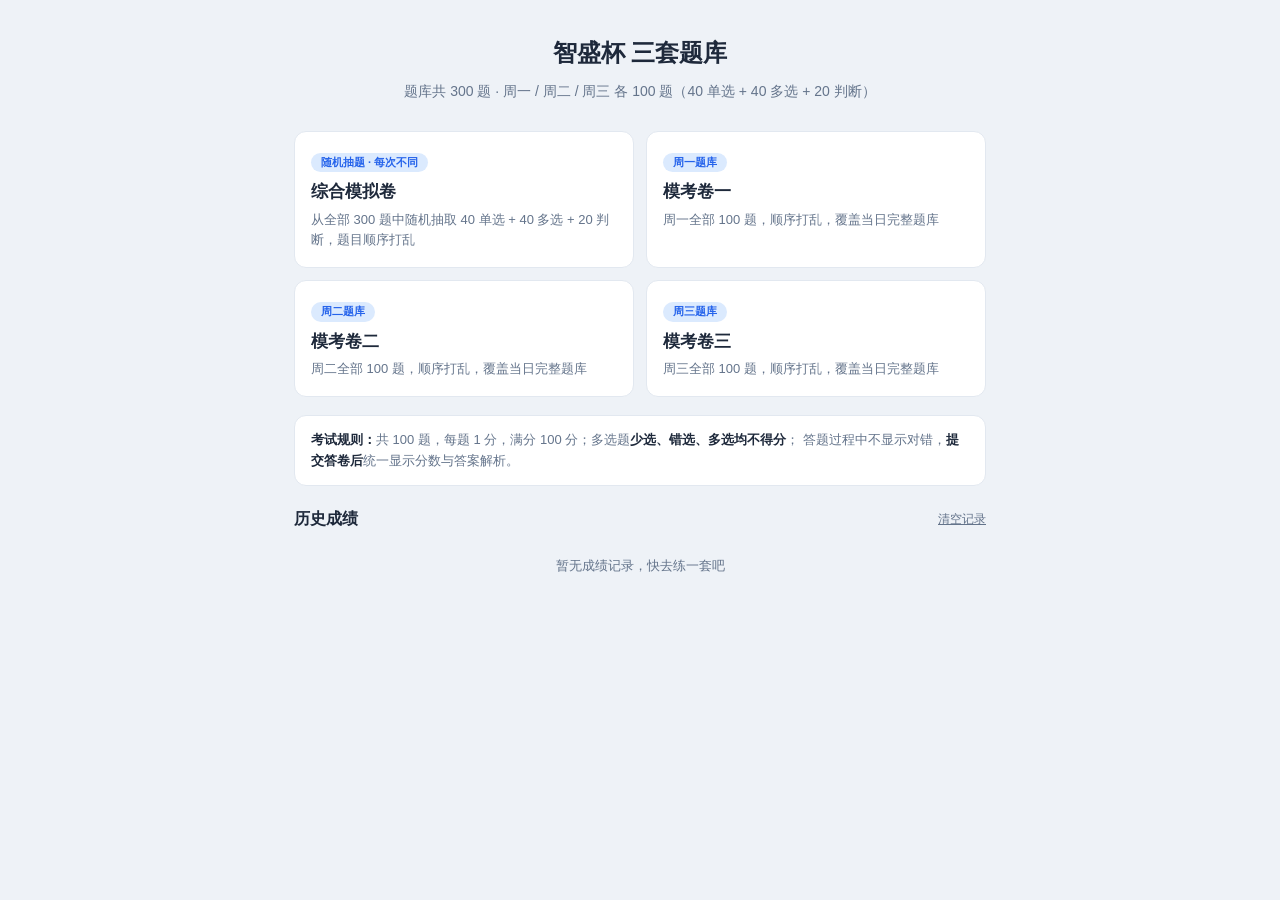
==== index.html @ c99478f9 "智盛杯三套题库模拟考试网站：综合模拟卷(随机40单选+40多选+20判断)+三天模考卷各100题，提交后显示分数与答案" ====
<!DOCTYPE html>
<html lang="zh-CN">
<head>
  <meta charset="UTF-8">
  <meta name="viewport" content="width=device-width, initial-scale=1.0">
  <title>智盛杯 三套题库 · 模拟考试</title>
  <link rel="stylesheet" href="css/style.css">
</head>
<body>
  <div class="wrap">
    <div class="hero">
      <h1>智盛杯 三套题库</h1>
      <div class="sub">题库共 300 题 · 周一 / 周二 / 周三 各 100 题（40 单选 + 40 多选 + 20 判断）</div>
    </div>

    <div class="paper-grid" id="paperGrid">
      <a class="paper-card" href="exam.html?paper=all">
        <span class="tag">随机抽题 · 每次不同</span>
        <h2>综合模拟卷</h2>
        <p>从全部 300 题中随机抽取 40 单选 + 40 多选 + 20 判断，题目顺序打乱</p>
      </a>
      <a class="paper-card" href="exam.html?paper=mon">
        <span class="tag">周一题库</span>
        <h2>模考卷一</h2>
        <p>周一全部 100 题，顺序打乱，覆盖当日完整题库</p>
      </a>
      <a class="paper-card" href="exam.html?paper=tue">
        <span class="tag">周二题库</span>
        <h2>模考卷二</h2>
        <p>周二全部 100 题，顺序打乱，覆盖当日完整题库</p>
      </a>
      <a class="paper-card" href="exam.html?paper=wed">
        <span class="tag">周三题库</span>
        <h2>模考卷三</h2>
        <p>周三全部 100 题，顺序打乱，覆盖当日完整题库</p>
      </a>
    </div>

    <div class="rules">
      <b>考试规则：</b>共 100 题，每题 1 分，满分 100 分；多选题<b>少选、错选、多选均不得分</b>；
      答题过程中不显示对错，<b>提交答卷后</b>统一显示分数与答案解析。
    </div>

    <div class="history">
      <div class="h-head">
        <h2>历史成绩</h2>
        <button class="clear" id="clearBtn" type="button">清空记录</button>
      </div>
      <div id="histList"></div>
    </div>
  </div>

  <script src="js/app.js"></script>
  <script>
    (function () {
      var list = document.getElementById("histList");
      var KEY = "zsb-exam-history";
      function render() {
        var hist = [];
        try { hist = JSON.parse(localStorage.getItem(KEY) || "[]"); } catch (e) {}
        if (!hist.length) {
          list.innerHTML = '<div class="empty">暂无成绩记录，快去练一套吧</div>';
          return;
        }
        list.innerHTML = hist.slice(0, 30).map(function (h) {
          var cls = h.score < 60 ? "low" : (h.score >= 85 ? "high" : "");
          var d = new Date(h.ts);
          var time = (d.getMonth() + 1) + "-" + d.getDate() + " " +
            String(d.getHours()).padStart(2, "0") + ":" + String(d.getMinutes()).padStart(2, "0");
          return '<div class="hist-item">' +
            '<div class="h-name">' + esc(h.name) + '</div>' +
            '<div class="h-score ' + cls + '">' + h.score + ' 分</div>' +
            '<div class="h-time">' + time + '</div>' +
            '</div>';
        }).join("");
      }
      document.getElementById("clearBtn").addEventListener("click", function () {
        if (confirm("确定清空全部成绩记录？")) {
          localStorage.removeItem(KEY);
          render();
        }
      });
      render();
    })();
  </script>
</body>
</html>
---- css/style.css ----
:root {
  --bg: #eef2f7;
  --card: #ffffff;
  --text: #1e293b;
  --muted: #64748b;
  --accent: #2563eb;
  --accent-soft: #dbeafe;
  --green: #16a34a;
  --green-soft: #dcfce7;
  --red: #dc2626;
  --red-soft: #fee2e2;
  --border: #e2e8f0;
  --radius: 12px;
}
* { box-sizing: border-box; margin: 0; padding: 0; }
html { -webkit-text-size-adjust: 100%; }
body {
  font-family: -apple-system, "PingFang SC", "Microsoft YaHei", "Segoe UI", sans-serif;
  background: var(--bg);
  color: var(--text);
  line-height: 1.6;
  padding-bottom: 90px;
}
.wrap { max-width: 720px; margin: 0 auto; padding: 0 14px; }

/* 顶栏 */
.topbar {
  position: sticky; top: 0; z-index: 10;
  background: rgba(255,255,255,.92); backdrop-filter: blur(8px);
  border-bottom: 1px solid var(--border);
}
.topbar-inner {
  max-width: 720px; margin: 0 auto; padding: 10px 14px;
  display: flex; align-items: center; gap: 10px;
}
.topbar .title { font-weight: 700; font-size: 16px; flex: 1; overflow: hidden; text-overflow: ellipsis; white-space: nowrap; }
.topbar .progress { font-size: 13px; color: var(--accent); font-weight: 600; white-space: nowrap; }
.topbar a.home { font-size: 13px; color: var(--muted); text-decoration: none; }

/* 首页 */
.hero { text-align: center; padding: 34px 0 10px; }
.hero h1 { font-size: 24px; margin-bottom: 8px; }
.hero .sub { color: var(--muted); font-size: 14px; }
.paper-grid { display: grid; grid-template-columns: 1fr; gap: 12px; padding: 18px 0; }
.paper-card {
  display: block; background: var(--card); border: 1px solid var(--border);
  border-radius: var(--radius); padding: 16px; text-decoration: none; color: var(--text);
  transition: transform .08s ease, box-shadow .08s ease;
}
.paper-card:active { transform: scale(.98); }
.paper-card h2 { font-size: 17px; margin-bottom: 4px; }
.paper-card .tag {
  display: inline-block; font-size: 11px; font-weight: 600; color: var(--accent);
  background: var(--accent-soft); border-radius: 999px; padding: 1px 10px; margin-bottom: 6px;
}
.paper-card p { font-size: 13px; color: var(--muted); }
.rules {
  background: var(--card); border: 1px solid var(--border); border-radius: var(--radius);
  padding: 14px 16px; font-size: 13px; color: var(--muted);
}
.rules b { color: var(--text); }

/* 历史成绩 */
.history { padding: 20px 0; }
.history .h-head { display: flex; align-items: center; justify-content: space-between; margin-bottom: 10px; }
.history h2 { font-size: 16px; }
.history .clear { font-size: 12px; color: var(--muted); background: none; border: none; cursor: pointer; text-decoration: underline; }
.hist-item {
  display: flex; align-items: center; gap: 10px; background: var(--card);
  border: 1px solid var(--border); border-radius: var(--radius);
  padding: 10px 14px; margin-bottom: 8px; font-size: 14px;
}
.hist-item .h-name { flex: 1; }
.hist-item .h-score { font-weight: 700; color: var(--accent); }
.hist-item .h-score.low { color: var(--red); }
.hist-item .h-score.high { color: var(--green); }
.hist-item .h-time { font-size: 12px; color: var(--muted); }
.history .empty { color: var(--muted); font-size: 13px; text-align: center; padding: 14px 0; }

/* 答题区 */
.section-title {
  margin: 20px 0 10px; font-size: 16px; font-weight: 700;
  display: flex; align-items: baseline; gap: 8px;
}
.section-title .hint { font-size: 12px; color: var(--muted); font-weight: 400; }
.q-card {
  background: var(--card); border: 1px solid var(--border); border-radius: var(--radius);
  padding: 14px 16px; margin-bottom: 10px;
}
.q-head { display: flex; align-items: flex-start; gap: 8px; margin-bottom: 8px; }
.q-no {
  flex: none; min-width: 26px; height: 26px; border-radius: 8px; background: var(--accent-soft);
  color: var(--accent); font-size: 13px; font-weight: 700;
  display: flex; align-items: center; justify-content: center; padding: 0 6px;
}
.q-stem { font-size: 15px; }
.opt {
  display: flex; align-items: flex-start; gap: 8px;
  border: 1px solid var(--border); border-radius: 10px;
  padding: 9px 12px; margin-top: 8px; cursor: pointer; font-size: 14px;
  user-select: none; -webkit-tap-highlight-color: transparent;
}
.opt .opt-key {
  flex: none; width: 22px; height: 22px; border-radius: 50%;
  border: 1px solid var(--border); background: #f8fafc;
  font-size: 12px; font-weight: 600; color: var(--muted);
  display: flex; align-items: center; justify-content: center;
}
.opt.sel { border-color: var(--accent); background: var(--accent-soft); }
.opt.sel .opt-key { background: var(--accent); border-color: var(--accent); color: #fff; }

/* 底部提交栏 */
.bottombar {
  position: fixed; left: 0; right: 0; bottom: 0; z-index: 10;
  background: rgba(255,255,255,.95); backdrop-filter: blur(8px);
  border-top: 1px solid var(--border);
}
.bottombar-inner {
  max-width: 720px; margin: 0 auto; padding: 10px 14px;
  display: flex; align-items: center; gap: 12px;
}
.bottombar .cnt { font-size: 13px; color: var(--muted); flex: 1; }
.btn {
  border: none; border-radius: 10px; padding: 11px 22px; font-size: 15px;
  font-weight: 700; cursor: pointer; background: var(--accent); color: #fff;
}
.btn:active { opacity: .85; }
.btn.ghost { background: #e2e8f0; color: var(--text); }

/* 结果页 */
.result { padding: 22px 0 10px; }
.score-card {
  background: var(--card); border: 1px solid var(--border); border-radius: var(--radius);
  padding: 22px 16px; text-align: center;
}
.score-card .big { font-size: 44px; font-weight: 800; color: var(--accent); line-height: 1.2; }
.score-card .big.low { color: var(--red); }
.score-card .big.mid { color: #d97706; }
.score-card .big.high { color: var(--green); }
.score-card .of { color: var(--muted); font-size: 14px; margin-bottom: 12px; }
.score-card .secs { display: flex; gap: 8px; justify-content: center; flex-wrap: wrap; }
.score-card .sec {
  font-size: 12px; color: var(--muted); background: #f1f5f9;
  border-radius: 999px; padding: 3px 12px;
}
.result-actions { display: flex; gap: 10px; justify-content: center; margin: 16px 0; flex-wrap: wrap; }

/* 回顾 */
.review-q { margin-bottom: 10px; }
.badge {
  display: inline-block; font-size: 12px; font-weight: 700; border-radius: 6px;
  padding: 1px 8px; margin-left: 6px; vertical-align: 2px;
}
.badge.ok { background: var(--green-soft); color: var(--green); }
.badge.no { background: var(--red-soft); color: var(--red); }
.badge.skip { background: #e2e8f0; color: var(--muted); }
.opt.locked { cursor: default; }
.opt.correct { border-color: var(--green); background: var(--green-soft); }
.opt.wrong-pick { border-color: var(--red); background: var(--red-soft); }
.opt .mark { margin-left: auto; font-size: 12px; font-weight: 700; flex: none; }
.opt.correct .mark { color: var(--green); }
.opt.wrong-pick .mark { color: var(--red); }
.q-answer-line {
  margin-top: 8px; font-size: 13px; color: var(--muted);
  border-top: 1px dashed var(--border); padding-top: 8px;
}
.q-answer-line b { color: var(--green); }
.q-answer-line .ua { color: var(--red); }
.q-answer-line .ua.ok { color: var(--green); }
.q-src { font-size: 11px; color: #94a3b8; margin-left: 6px; font-weight: 400; }

@media (min-width: 600px) {
  .paper-grid { grid-template-columns: 1fr 1fr; }
}
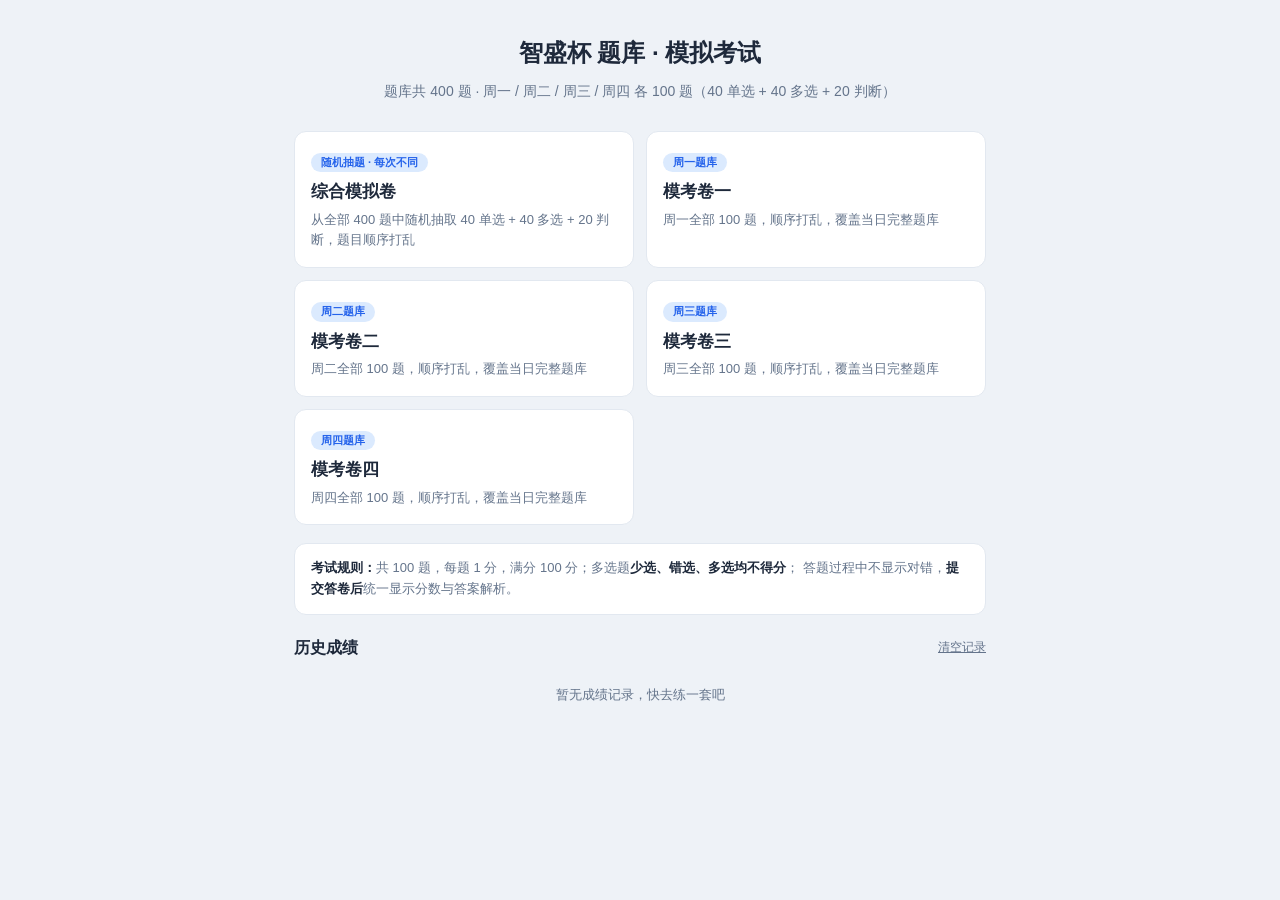
==== commit 7a06d15e: "题库更新为四套400题：新增周四模考卷四，综合卷从400题随机抽题" ====
--- a/index.html
+++ b/index.html
@@ -3,21 +3,21 @@
 <head>
   <meta charset="UTF-8">
   <meta name="viewport" content="width=device-width, initial-scale=1.0">
-  <title>智盛杯 三套题库 · 模拟考试</title>
+  <title>智盛杯 题库 · 模拟考试</title>
   <link rel="stylesheet" href="css/style.css">
 </head>
 <body>
   <div class="wrap">
     <div class="hero">
-      <h1>智盛杯 三套题库</h1>
-      <div class="sub">题库共 300 题 · 周一 / 周二 / 周三 各 100 题（40 单选 + 40 多选 + 20 判断）</div>
+      <h1>智盛杯 题库 · 模拟考试</h1>
+      <div class="sub">题库共 400 题 · 周一 / 周二 / 周三 / 周四 各 100 题（40 单选 + 40 多选 + 20 判断）</div>
     </div>
 
     <div class="paper-grid" id="paperGrid">
       <a class="paper-card" href="exam.html?paper=all">
         <span class="tag">随机抽题 · 每次不同</span>
         <h2>综合模拟卷</h2>
-        <p>从全部 300 题中随机抽取 40 单选 + 40 多选 + 20 判断，题目顺序打乱</p>
+        <p>从全部 400 题中随机抽取 40 单选 + 40 多选 + 20 判断，题目顺序打乱</p>
       </a>
       <a class="paper-card" href="exam.html?paper=mon">
         <span class="tag">周一题库</span>
@@ -33,6 +33,11 @@
         <span class="tag">周三题库</span>
         <h2>模考卷三</h2>
         <p>周三全部 100 题，顺序打乱，覆盖当日完整题库</p>
+      </a>
+      <a class="paper-card" href="exam.html?paper=thu">
+        <span class="tag">周四题库</span>
+        <h2>模考卷四</h2>
+        <p>周四全部 100 题，顺序打乱，覆盖当日完整题库</p>
       </a>
     </div>
 
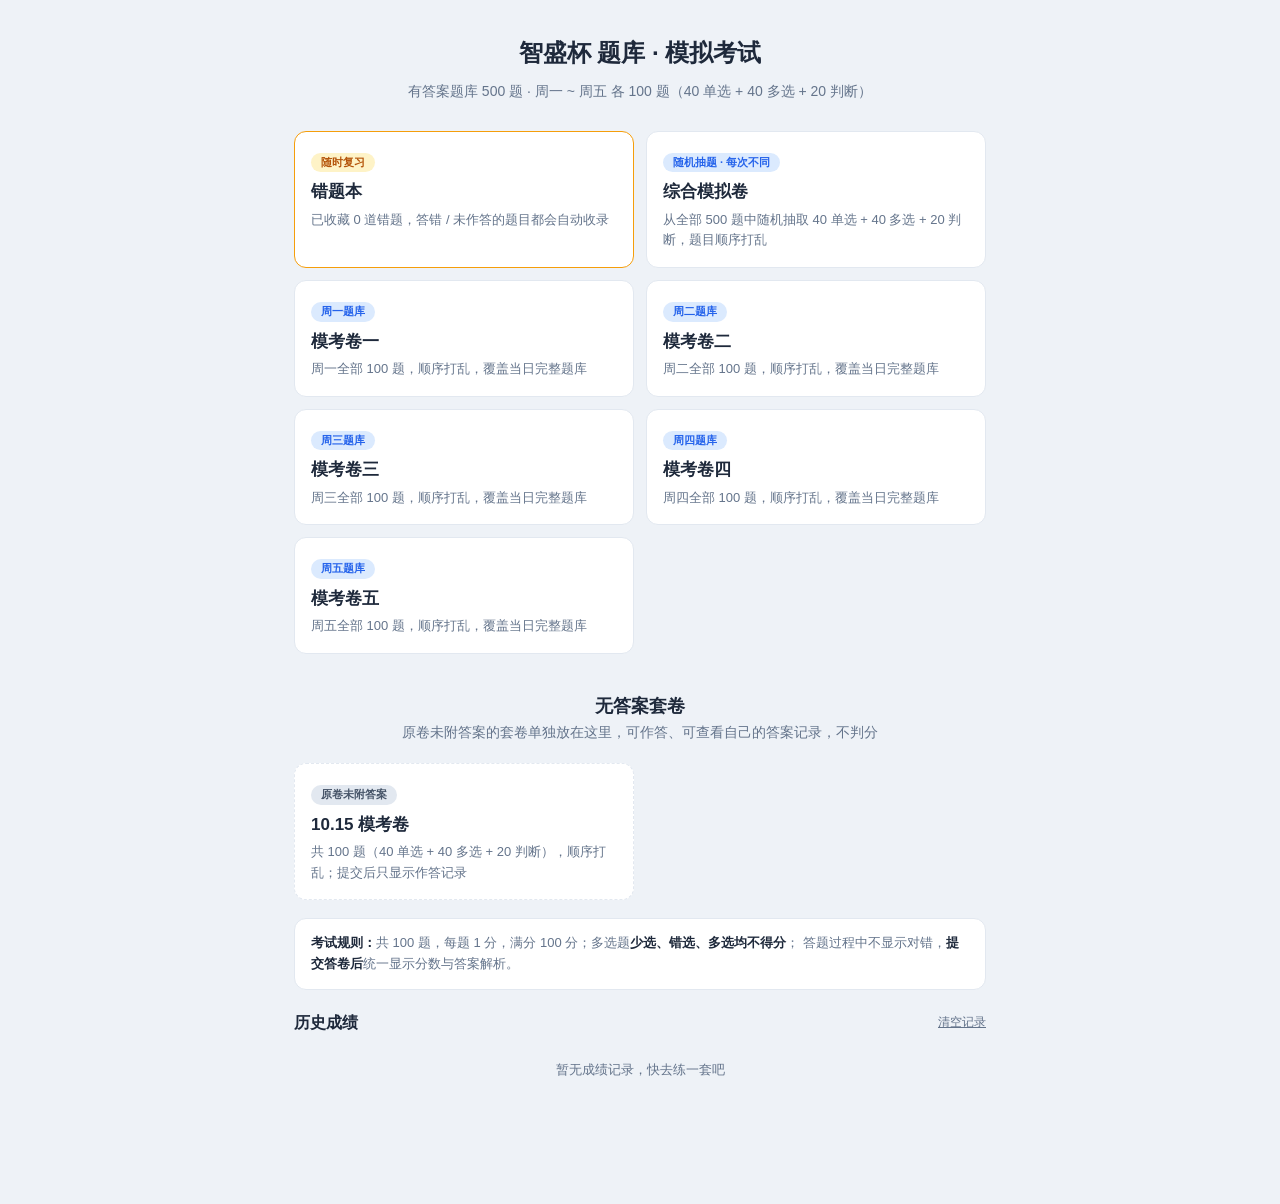
==== commit 9564b1cb: "新增周五模考卷五、无答案套卷板块（10.15模考）、错题本（提交后答错/未答自动收录，持久化可随时复习）" ====
--- a/index.html
+++ b/index.html
@@ -10,14 +10,19 @@
   <div class="wrap">
     <div class="hero">
       <h1>智盛杯 题库 · 模拟考试</h1>
-      <div class="sub">题库共 400 题 · 周一 / 周二 / 周三 / 周四 各 100 题（40 单选 + 40 多选 + 20 判断）</div>
+      <div class="sub">有答案题库 500 题 · 周一 ~ 周五 各 100 题（40 单选 + 40 多选 + 20 判断）</div>
     </div>
 
     <div class="paper-grid" id="paperGrid">
+      <a class="paper-card" href="wrong.html" style="border-color:#f59e0b">
+        <span class="tag" style="background:#fef3c7;color:#b45309">随时复习</span>
+        <h2>错题本</h2>
+        <p id="wrongCnt">已收藏 0 道错题，答错 / 未作答的题目都会自动收录</p>
+      </a>
       <a class="paper-card" href="exam.html?paper=all">
         <span class="tag">随机抽题 · 每次不同</span>
         <h2>综合模拟卷</h2>
-        <p>从全部 400 题中随机抽取 40 单选 + 40 多选 + 20 判断，题目顺序打乱</p>
+        <p>从全部 500 题中随机抽取 40 单选 + 40 多选 + 20 判断，题目顺序打乱</p>
       </a>
       <a class="paper-card" href="exam.html?paper=mon">
         <span class="tag">周一题库</span>
@@ -38,6 +43,23 @@
         <span class="tag">周四题库</span>
         <h2>模考卷四</h2>
         <p>周四全部 100 题，顺序打乱，覆盖当日完整题库</p>
+      </a>
+      <a class="paper-card" href="exam.html?paper=fri">
+        <span class="tag">周五题库</span>
+        <h2>模考卷五</h2>
+        <p>周五全部 100 题，顺序打乱，覆盖当日完整题库</p>
+      </a>
+    </div>
+
+    <div class="hero" style="padding-top:20px">
+      <h2 style="font-size:18px">无答案套卷</h2>
+      <div class="sub">原卷未附答案的套卷单独放在这里，可作答、可查看自己的答案记录，不判分</div>
+    </div>
+    <div class="paper-grid" style="padding-top:10px">
+      <a class="paper-card" href="exam.html?paper=noa" style="border-style:dashed">
+        <span class="tag" style="background:#e2e8f0;color:#475569">原卷未附答案</span>
+        <h2>10.15 模考卷</h2>
+        <p>共 100 题（40 单选 + 40 多选 + 20 判断），顺序打乱；提交后只显示作答记录</p>
       </a>
     </div>
 
@@ -68,13 +90,13 @@
           return;
         }
         list.innerHTML = hist.slice(0, 30).map(function (h) {
-          var cls = h.score < 60 ? "low" : (h.score >= 85 ? "high" : "");
+          var cls = h.score == null ? "" : (h.score < 60 ? "low" : (h.score >= 85 ? "high" : ""));
           var d = new Date(h.ts);
           var time = (d.getMonth() + 1) + "-" + d.getDate() + " " +
             String(d.getHours()).padStart(2, "0") + ":" + String(d.getMinutes()).padStart(2, "0");
           return '<div class="hist-item">' +
             '<div class="h-name">' + esc(h.name) + '</div>' +
-            '<div class="h-score ' + cls + '">' + h.score + ' 分</div>' +
+            '<div class="h-score ' + cls + '">' + (h.score == null ? "已交卷" : h.score + " 分") + '</div>' +
             '<div class="h-time">' + time + '</div>' +
             '</div>';
         }).join("");
@@ -86,6 +108,12 @@
         }
       });
       render();
+
+      /* 错题本数量 */
+      try {
+        var wrongs = JSON.parse(localStorage.getItem("zsb-exam-wrongs") || "[]");
+        document.getElementById("wrongCnt").textContent = "已收藏 " + wrongs.length + " 道错题，答错 / 未作答的题目都会自动收录";
+      } catch (e) {}
     })();
   </script>
 </body>
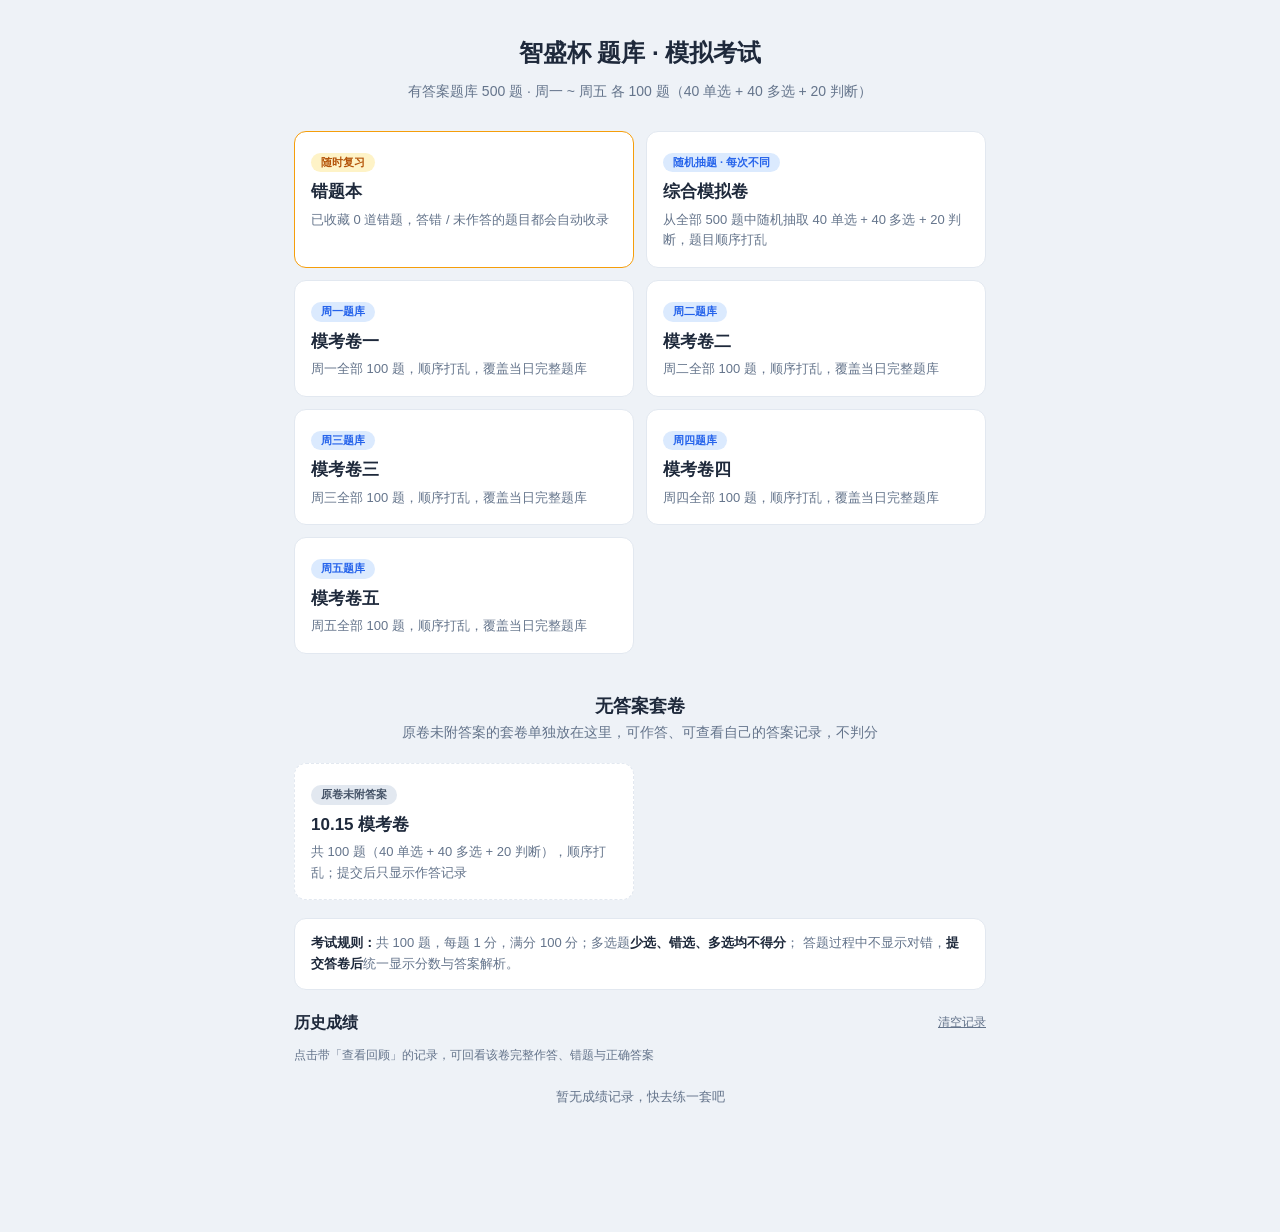
==== commit 6e34524b: "历史答卷可点开回顾：新增答卷存档与回顾页（含只看错题筛选）" ====
--- a/index.html
+++ b/index.html
@@ -73,6 +73,7 @@
         <h2>历史成绩</h2>
         <button class="clear" id="clearBtn" type="button">清空记录</button>
       </div>
+      <div class="h-hint">点击带「查看回顾」的记录，可回看该卷完整作答、错题与正确答案</div>
       <div id="histList"></div>
     </div>
   </div>
@@ -82,9 +83,15 @@
     (function () {
       var list = document.getElementById("histList");
       var KEY = "zsb-exam-history";
+      var REP_KEY = "zsb-exam-reports";
       function render() {
         var hist = [];
         try { hist = JSON.parse(localStorage.getItem(KEY) || "[]"); } catch (e) {}
+        /* 有存档的历史记录可点开看回顾 */
+        var repMap = {};
+        try {
+          JSON.parse(localStorage.getItem(REP_KEY) || "[]").forEach(function (r) { repMap[r.ts] = true; });
+        } catch (e) {}
         if (!hist.length) {
           list.innerHTML = '<div class="empty">暂无成绩记录，快去练一套吧</div>';
           return;
@@ -94,16 +101,21 @@
           var d = new Date(h.ts);
           var time = (d.getMonth() + 1) + "-" + d.getDate() + " " +
             String(d.getHours()).padStart(2, "0") + ":" + String(d.getMinutes()).padStart(2, "0");
-          return '<div class="hist-item">' +
-            '<div class="h-name">' + esc(h.name) + '</div>' +
+          var inner = '<div class="h-name">' + esc(h.name) + '</div>' +
             '<div class="h-score ' + cls + '">' + (h.score == null ? "已交卷" : h.score + " 分") + '</div>' +
-            '<div class="h-time">' + time + '</div>' +
-            '</div>';
+            '<div class="h-time">' + time + '</div>';
+          if (repMap[h.ts]) {
+            return '<a class="hist-item" href="review.html?ts=' + h.ts + '">' + inner +
+              '<span class="h-go">查看回顾 →</span></a>';
+          }
+          return '<div class="hist-item">' + inner +
+            '<span class="h-go muted">旧记录无存档</span></div>';
         }).join("");
       }
       document.getElementById("clearBtn").addEventListener("click", function () {
         if (confirm("确定清空全部成绩记录？")) {
           localStorage.removeItem(KEY);
+          localStorage.removeItem(REP_KEY);
           render();
         }
       });
--- a/css/style.css
+++ b/css/style.css
@@ -75,6 +75,11 @@
 .hist-item .h-score.low { color: var(--red); }
 .hist-item .h-score.high { color: var(--green); }
 .hist-item .h-time { font-size: 12px; color: var(--muted); }
+.history .h-hint { font-size: 12px; color: var(--muted); margin-bottom: 8px; }
+a.hist-item { text-decoration: none; color: inherit; }
+a.hist-item:hover { border-color: var(--accent); }
+.hist-item .h-go { font-size: 12px; color: var(--accent); white-space: nowrap; }
+.hist-item .h-go.muted { color: var(--muted); }
 .history .empty { color: var(--muted); font-size: 13px; text-align: center; padding: 14px 0; }
 
 /* 答题区 */
@@ -126,6 +131,7 @@
 }
 .btn:active { opacity: .85; }
 .btn.ghost { background: #e2e8f0; color: var(--text); }
+.btn.sm { padding: 7px 14px; font-size: 13px; }
 
 /* 结果页 */
 .result { padding: 22px 0 10px; }
@@ -147,6 +153,9 @@
 
 /* 回顾 */
 .review-q { margin-bottom: 10px; }
+.filter-bar { display: flex; align-items: center; gap: 10px; margin: 14px 0 6px; }
+.filter-bar .fcnt { font-size: 13px; color: var(--muted); flex: 1; }
+#reviewWrap.only-wrong .q-ok { display: none; }
 .badge {
   display: inline-block; font-size: 12px; font-weight: 700; border-radius: 6px;
   padding: 1px 8px; margin-left: 6px; vertical-align: 2px;
